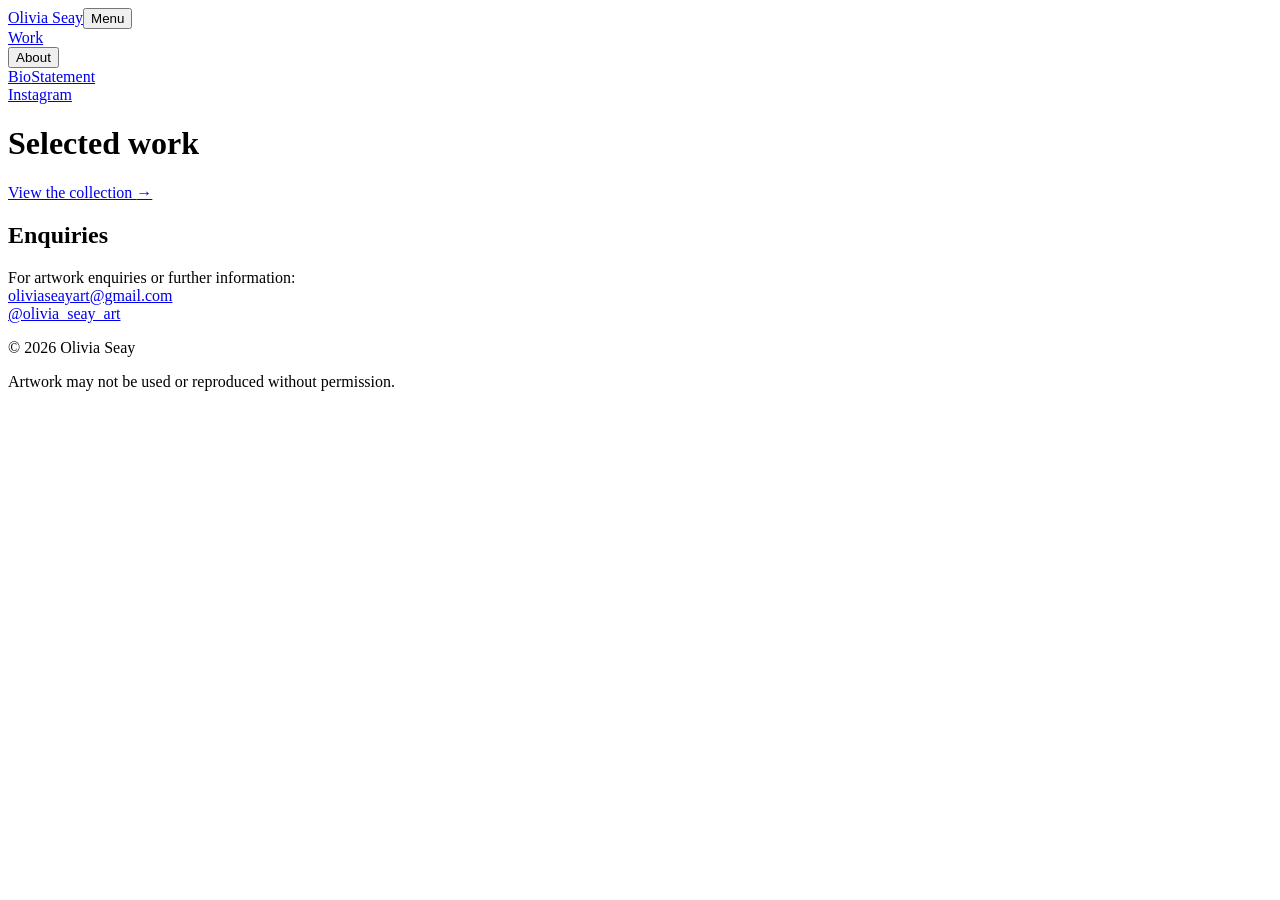
==== index.html @ 0e51ace4 "Add files via upload" ====
<!doctype html><html lang="en"><head><meta charset="utf-8"><meta name="viewport" content="width=device-width,initial-scale=1"><meta name="description" content="Paintings and works on paper by Olivia Seay."><title>Olivia Seay — Artist</title><link rel="icon" type="image/svg+xml" href="data:image/svg+xml,%3Csvg xmlns='http://www.w3.org/2000/svg' viewBox='0 0 64 64'%3E%3Crect width='64' height='64' fill='%23f5f5f3'/%3E%3Cpath d='M18 43c8-24 22-27 28-17 4 8-5 22-16 22-8 0-14-4-12-5Z' fill='%23943f3e'/%3E%3Cpath d='M17 39c10-4 22-2 31 6' fill='none' stroke='%231c1c1d' stroke-width='5'/%3E%3C/svg%3E"><link rel="stylesheet" href="/olivia-seay/styles.css?v=20261122j"><link rel="stylesheet" href="/olivia-seay/refinements.css?v=20261122j"></head><body>
<header class="site-header"><a class="site-title" href="/olivia-seay/">Olivia Seay</a><button class="menu-button" type="button" aria-expanded="false" aria-controls="site-nav">Menu</button><nav id="site-nav" class="site-nav" aria-label="Primary navigation"><a href="/olivia-seay/work/">Work</a><div class="nav-item"><button class="nav-parent" type="button" aria-haspopup="true" aria-expanded="false">About</button><div class="subnav"><a href="/olivia-seay/about/bio/">Bio</a><a href="/olivia-seay/about/statement/">Statement</a></div></div><a href="https://www.instagram.com/olivia_seay_art/" target="_blank" rel="noreferrer">Instagram</a></nav></header>
<main class="gallery-page"><h1 class="visually-hidden">Selected work</h1><div id="gallery" class="gallery" data-featured="true"></div><a class="view-all" href="/olivia-seay/work/">View the collection <span aria-hidden="true">→</span></a></main>
<footer><div class="footer-enquiries"><h2>Enquiries</h2><p>For artwork enquiries or further information:<br><a href="mailto:oliviaseayart@gmail.com">oliviaseayart@gmail.com</a><br><a href="https://www.instagram.com/olivia_seay_art/" target="_blank" rel="noreferrer">@olivia_seay_art</a></p></div><div class="footer-meta"><p>© 2026 Olivia Seay</p><p>Artwork may not be used or reproduced without permission.</p></div></footer>
<dialog id="lightbox" class="lightbox" aria-labelledby="lightbox-title"><button class="lightbox-close" type="button" aria-label="Close artwork details">Close</button><button class="lightbox-arrow previous" type="button" aria-label="Previous artwork">‹</button><div class="lightbox-content"><figure id="lightbox-visual"></figure><div class="lightbox-details"><h2 id="lightbox-title"></h2><p id="lightbox-meta"></p></div></div><button class="lightbox-arrow next" type="button" aria-label="Next artwork">›</button></dialog>
<script src="/olivia-seay/artworks.js?v=20261122j"></script><script src="/olivia-seay/site.js?v=20261122j"></script><script src="/olivia-seay/nav.js?v=20261122j"></script></body></html>
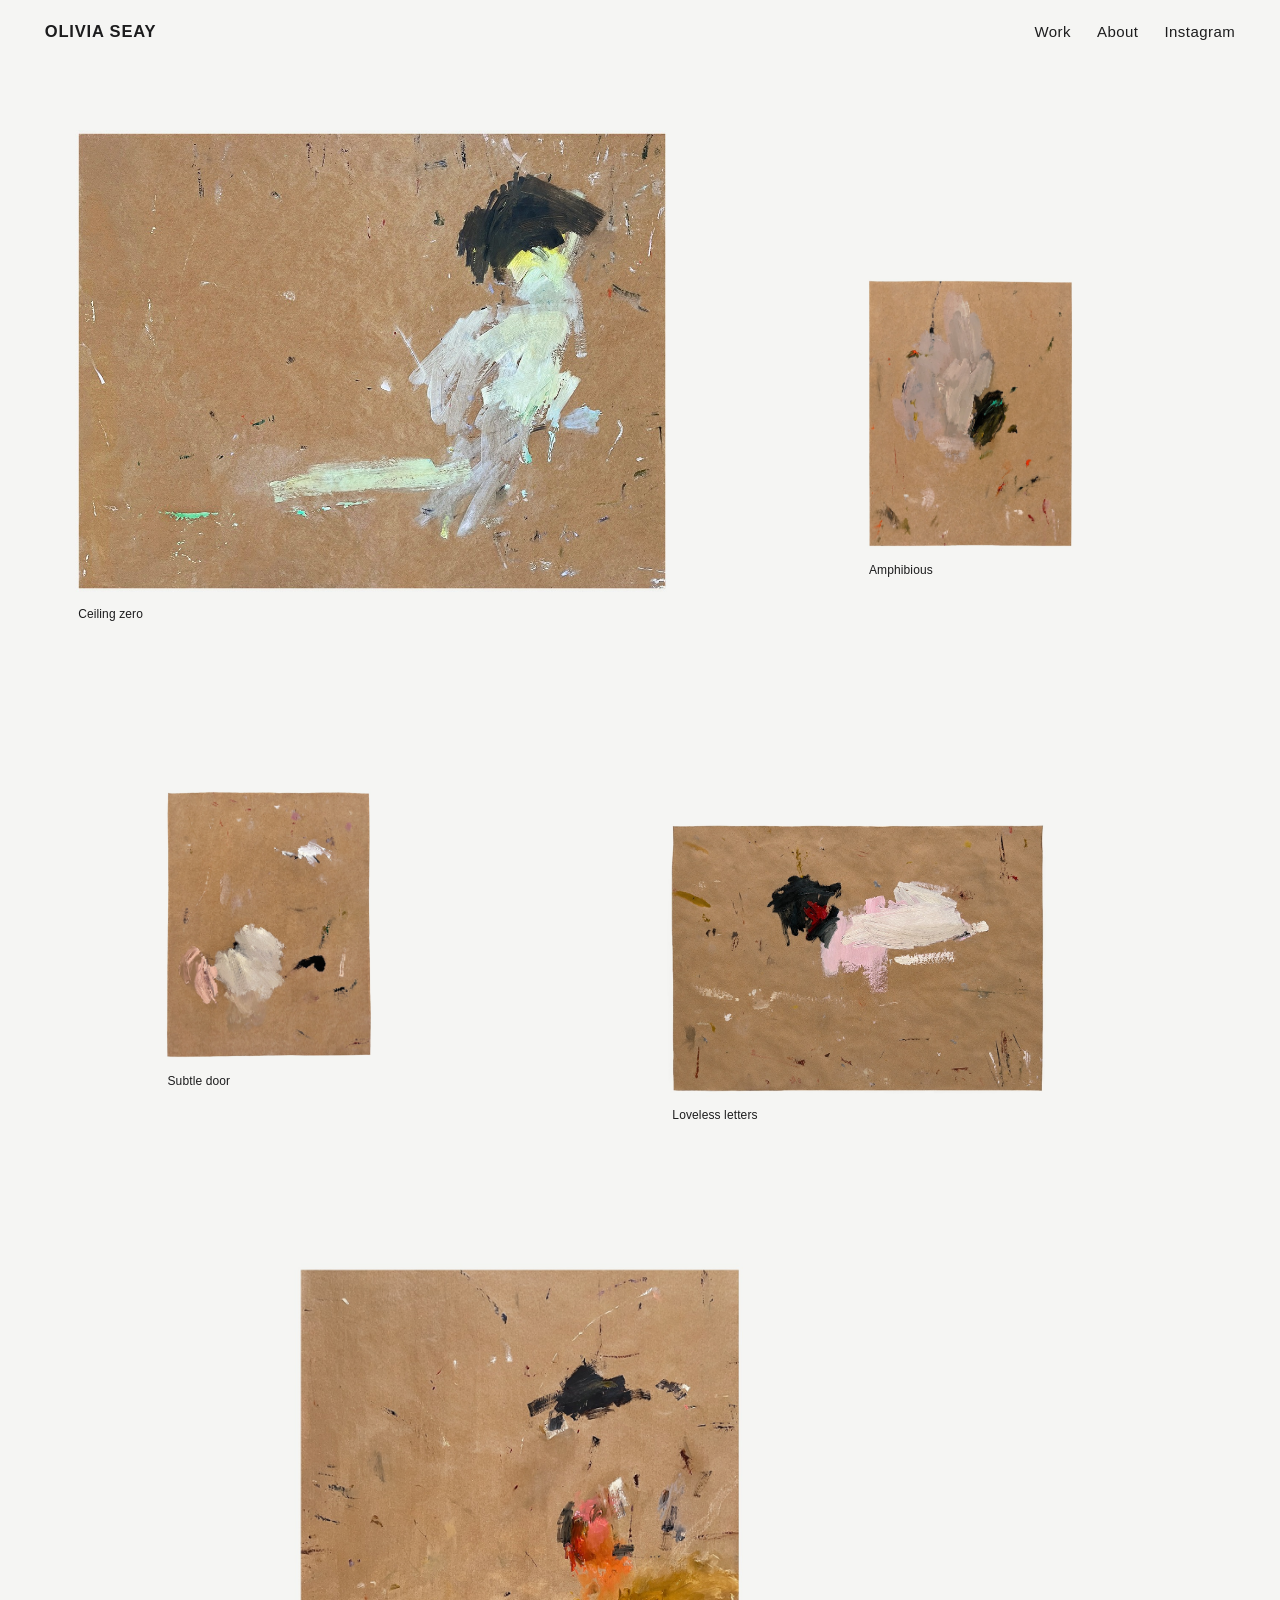
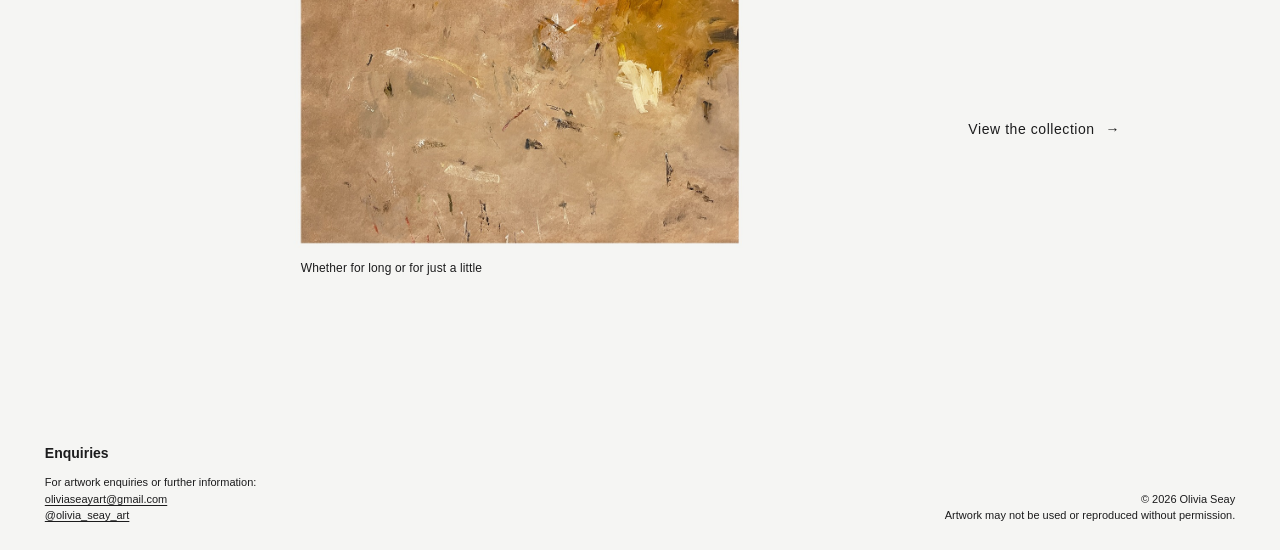
==== commit 981acffc: "Add files via upload" ====
--- a/index.html
+++ b/index.html
@@ -1,6 +1,6 @@
-<!doctype html><html lang="en"><head><meta charset="utf-8"><meta name="viewport" content="width=device-width,initial-scale=1"><meta name="description" content="Paintings and works on paper by Olivia Seay."><title>Olivia Seay — Artist</title><link rel="icon" type="image/svg+xml" href="data:image/svg+xml,%3Csvg xmlns='http://www.w3.org/2000/svg' viewBox='0 0 64 64'%3E%3Crect width='64' height='64' fill='%23f5f5f3'/%3E%3Cpath d='M18 43c8-24 22-27 28-17 4 8-5 22-16 22-8 0-14-4-12-5Z' fill='%23943f3e'/%3E%3Cpath d='M17 39c10-4 22-2 31 6' fill='none' stroke='%231c1c1d' stroke-width='5'/%3E%3C/svg%3E"><link rel="stylesheet" href="/olivia-seay/styles.css?v=20261122j"><link rel="stylesheet" href="/olivia-seay/refinements.css?v=20261122j"></head><body>
-<header class="site-header"><a class="site-title" href="/olivia-seay/">Olivia Seay</a><button class="menu-button" type="button" aria-expanded="false" aria-controls="site-nav">Menu</button><nav id="site-nav" class="site-nav" aria-label="Primary navigation"><a href="/olivia-seay/work/">Work</a><div class="nav-item"><button class="nav-parent" type="button" aria-haspopup="true" aria-expanded="false">About</button><div class="subnav"><a href="/olivia-seay/about/bio/">Bio</a><a href="/olivia-seay/about/statement/">Statement</a></div></div><a href="https://www.instagram.com/olivia_seay_art/" target="_blank" rel="noreferrer">Instagram</a></nav></header>
-<main class="gallery-page"><h1 class="visually-hidden">Selected work</h1><div id="gallery" class="gallery" data-featured="true"></div><a class="view-all" href="/olivia-seay/work/">View the collection <span aria-hidden="true">→</span></a></main>
+<!doctype html><html lang="en"><head><meta charset="utf-8"><meta name="viewport" content="width=device-width,initial-scale=1"><meta name="description" content="Paintings and works on paper by Olivia Seay."><title>Olivia Seay — Artist</title><link rel="icon" type="image/svg+xml" href="data:image/svg+xml,%3Csvg xmlns='http://www.w3.org/2000/svg' viewBox='0 0 64 64'%3E%3Crect width='64' height='64' fill='%23f5f5f3'/%3E%3Cpath d='M18 43c8-24 22-27 28-17 4 8-5 22-16 22-8 0-14-4-12-5Z' fill='%23943f3e'/%3E%3Cpath d='M17 39c10-4 22-2 31 6' fill='none' stroke='%231c1c1d' stroke-width='5'/%3E%3C/svg%3E"><link rel="stylesheet" href="/styles.css?v=20261122p"><link rel="stylesheet" href="/refinements.css?v=20261122p"></head><body>
+<header class="site-header"><a class="site-title" href="/">Olivia Seay</a><button class="menu-button" type="button" aria-expanded="false" aria-controls="site-nav">Menu</button><nav id="site-nav" class="site-nav" aria-label="Primary navigation"><a href="/work/">Work</a><div class="nav-item"><button class="nav-parent" type="button" aria-haspopup="true" aria-expanded="false">About</button><div class="subnav"><a href="/about/bio/">Bio</a><a href="/about/statement/">Statement</a></div></div><a href="https://www.instagram.com/olivia_seay_art/" target="_blank" rel="noreferrer">Instagram</a></nav></header>
+<main class="gallery-page"><h1 class="visually-hidden">Selected work</h1><div id="gallery" class="gallery" data-featured="true"></div><a class="view-all" href="/work/">View the collection <span aria-hidden="true">→</span></a></main>
 <footer><div class="footer-enquiries"><h2>Enquiries</h2><p>For artwork enquiries or further information:<br><a href="mailto:oliviaseayart@gmail.com">oliviaseayart@gmail.com</a><br><a href="https://www.instagram.com/olivia_seay_art/" target="_blank" rel="noreferrer">@olivia_seay_art</a></p></div><div class="footer-meta"><p>© 2026 Olivia Seay</p><p>Artwork may not be used or reproduced without permission.</p></div></footer>
 <dialog id="lightbox" class="lightbox" aria-labelledby="lightbox-title"><button class="lightbox-close" type="button" aria-label="Close artwork details">Close</button><button class="lightbox-arrow previous" type="button" aria-label="Previous artwork">‹</button><div class="lightbox-content"><figure id="lightbox-visual"></figure><div class="lightbox-details"><h2 id="lightbox-title"></h2><p id="lightbox-meta"></p></div></div><button class="lightbox-arrow next" type="button" aria-label="Next artwork">›</button></dialog>
-<script src="/olivia-seay/artworks.js?v=20261122j"></script><script src="/olivia-seay/site.js?v=20261122j"></script><script src="/olivia-seay/nav.js?v=20261122j"></script></body></html>
+<script src="/artworks.js?v=20261122p"></script><script src="/site.js?v=20261122p"></script><script src="/nav.js?v=20261122p"></script></body></html>
--- a/styles.css
+++ b/styles.css
@@ -0,0 +1 @@
+:root{--paper:#f5f5f3;--ink:#1c1c1d;--muted:#72726e;--rule:rgba(28,28,29,.2);--sans:"Helvetica Neue",Helvetica,Arial,sans-serif;--mono:"Courier New",Courier,monospace}*{box-sizing:border-box}html,body{margin:0;background:var(--paper);color:var(--ink)}body{font-family:var(--sans);font-size:14.4px}a{color:inherit;text-underline-offset:.2em}.site-header{display:flex;align-items:center;justify-content:space-between;min-height:62px;padding:0 3.5vw;border-bottom:1px solid var(--rule)}.site-title,.site-nav a,.menu-button{font-size:14.4px;font-weight:700;text-decoration:none;text-transform:uppercase}.site-nav{display:flex;gap:26px}.site-nav a{position:relative}.site-nav a.active:after,.site-nav a:hover:after{content:"";position:absolute;right:0;bottom:-7px;left:0;height:1px;background:currentColor}.menu-button{display:none;border:0;background:transparent}.gallery-page{padding:5.5vw 4.5vw 12vw}.gallery{display:grid;grid-template-columns:repeat(12,1fr);column-gap:3vw;row-gap:10vw}.artwork{display:block;padding:0;border:0;background:transparent;text-align:left;cursor:zoom-in}.artwork:nth-child(6n+1){grid-column:1/span 6}.artwork:nth-child(6n+2){grid-column:9/span 4;margin-top:9vw}.artwork:nth-child(6n+3){grid-column:1/span 7}.artwork:nth-child(6n+4){grid-column:9/span 3;margin-top:5vw}.artwork:nth-child(6n+5){grid-column:5/span 7}.artwork:nth-child(6n+6){grid-column:1/span 4}.placeholder{display:grid;place-items:center;width:100%;aspect-ratio:4/3;background:#deddd8;color:rgba(28,28,29,.48);font:12px var(--mono);letter-spacing:.03em}.artwork:nth-child(2n) .placeholder{aspect-ratio:3/4}.placeholder--ochre{background:#d4c2a3}.placeholder--mauve{background:#bdaeb5}.placeholder--ink{background:#c9c9c6}.placeholder--pink{background:#d7b9b3}.placeholder--green{background:#bac0b4}.placeholder--tobacco{background:#bba994}.artwork-title{display:block;margin-top:8px;font-size:13px;font-weight:700}.page-shell{min-height:calc(100vh - 151px);padding:8vw 5.5vw 10vw}.page-shell>h1{margin:0 0 7vw;font-size:32px;line-height:1.1}.about-grid{display:grid;grid-template-columns:180px minmax(280px,560px);gap:54px 7vw}.about-grid h2,.purchase-grid h2{margin:0;font-size:16px}.prose,.contact-block,.shipping-note{font:14.4px/1.52 var(--mono)}.prose p{margin:0 0 1.45em}.purchase-grid{display:grid;grid-template-columns:minmax(0,760px) minmax(230px,1fr);gap:9vw}.purchase-grid h2{margin-bottom:24px}.intro{max-width:600px}.price-list{margin:45px 0;font:14.4px var(--mono)}.price-list>div{display:grid;grid-template-columns:1fr auto;gap:24px;padding:16px 0;border-top:1px solid var(--rule)}.price-list>div:last-child{border-bottom:1px solid var(--rule)}.price-list dt{font-family:var(--sans);font-weight:700}.price-list dt span{display:block;margin-top:5px;color:var(--muted);font:12.5px/1.45 var(--mono)}.price-list dd{margin:0;white-space:nowrap}.shipping-note{max-width:640px;color:var(--muted);font-size:13px}.contact-block{align-self:end}.contact-block h2{font-family:var(--sans)}footer{display:flex;justify-content:space-between;gap:20px;padding:26px 3.5vw;border-top:1px solid var(--rule);font:11px var(--mono)}footer p{margin:0}.lightbox{width:min(88vw,1200px);height:min(88vh,820px);max-width:none;max-height:none;padding:0;border:0;background:var(--paper);color:var(--ink);overflow:hidden}.lightbox::backdrop{background:rgba(28,28,29,.91)}.lightbox-content{display:grid;grid-template-columns:minmax(0,1.65fr) minmax(210px,.45fr);gap:5vw;height:100%;padding:55px 68px;overflow:auto}.lightbox figure{display:grid;place-items:center;margin:0;min-height:0}.lightbox figure img{max-width:100%;max-height:calc(88vh - 110px);object-fit:contain}.lightbox figure .placeholder{max-width:100%;max-height:calc(88vh - 110px);aspect-ratio:4/3}.lightbox-details{align-self:end;padding-bottom:20px;font:13px/1.6 var(--mono)}.lightbox-details h2{margin:0 0 15px;font:700 15px var(--sans)}.lightbox-close{position:absolute;top:18px;right:20px;z-index:2;border:0;background:transparent;font:700 12px var(--sans);text-transform:uppercase;cursor:pointer}.lightbox-arrow{position:absolute;top:50%;z-index:3;width:48px;height:64px;border:0;background:transparent;font:38px/1 var(--sans);cursor:pointer;transform:translateY(-50%)}.lightbox-arrow.previous{left:4px}.lightbox-arrow.next{right:4px}.visually-hidden{position:absolute;width:1px;height:1px;margin:-1px;overflow:hidden;clip:rect(0,0,0,0);white-space:nowrap}:focus-visible{outline:2px solid var(--ink);outline-offset:4px}@media(max-width:760px){.site-header{min-height:58px;padding:0 18px}.menu-button{display:block}.site-nav{position:absolute;top:58px;right:0;left:0;z-index:10;display:none;flex-direction:column;gap:20px;padding:26px 18px 30px;border-bottom:1px solid var(--rule);background:var(--paper)}.site-nav.is-open{display:flex}.gallery-page{padding:48px 18px 90px}.gallery{display:block}.artwork{width:100%;margin:0 0 54px!important}.page-shell{padding:58px 20px 80px}.page-shell>h1{margin-bottom:54px;font-size:27px}.about-grid,.purchase-grid{grid-template-columns:1fr;gap:24px}.about-grid h2:not(:first-child){margin-top:28px}.price-list>div{grid-template-columns:1fr;gap:8px}.contact-block{margin-top:38px}footer{flex-direction:column;padding:24px 18px}.lightbox{width:100vw;height:100dvh}.lightbox-content{grid-template-columns:1fr;gap:20px;padding:58px 45px 30px}.lightbox figure .placeholder{max-height:58vh}.lightbox-details{align-self:start}.lightbox-arrow{top:40%}}
--- a/refinements.css
+++ b/refinements.css
@@ -0,0 +1,43 @@
+:root{--sans:"Helvetica Neue",Helvetica,Arial,sans-serif;--mono:"Helvetica Neue",Helvetica,Arial,sans-serif}body,button{font-family:"Helvetica Neue",Helvetica,Arial,sans-serif;font-size:14px}.site-title{font-weight:600}.menu-button{font-weight:400}.site-title{font-family:"Helvetica Neue",Helvetica,Arial,sans-serif;letter-spacing:.05em;text-transform:uppercase}.menu-button,.site-nav a{letter-spacing:.03em}.site-nav a{font-weight:400;text-transform:none}.about-copy>h1,.work-gallery-page>h1{font-family:"Helvetica Neue",Helvetica,Arial,sans-serif;font-size:64px;font-weight:400;line-height:1;letter-spacing:-.04em}.about-grid h2,.work-gallery-page .artwork-title,.lightbox-details h2{font:400 23px/1.15 "Helvetica Neue",Helvetica,Arial,sans-serif;letter-spacing:-.02em}.about-grid .prose,.work-gallery-page .artwork-summary{font:15px/1.5 "Helvetica Neue",Helvetica,Arial,sans-serif}.lightbox-details{font:14px/1.5 "Helvetica Neue",Helvetica,Arial,sans-serif}.footer-enquiries h2{font:700 16px/1.25 "Helvetica Neue",Helvetica,Arial,sans-serif;letter-spacing:normal}.artwork-title{font-family:"Helvetica Neue",Helvetica,Arial,sans-serif;font-weight:500;letter-spacing:.04em}.lightbox-details h2{margin-bottom:15px}.lightbox-close{font-weight:500}.site-header,.site-nav,footer{border:0}.gallery-page{padding-top:4vw}.view-all{display:block;width:max-content;margin:-12vw 8vw 10vw auto;text-align:right;font-size:14px;font-weight:500;letter-spacing:.04em;text-decoration:none}.view-all span{display:inline-block;margin-left:.45em;transition:transform .2s ease}.view-all:hover span,.view-all:focus-visible span{transform:translateX(4px)}.view-all:hover,.view-all:focus-visible,.footer-enquiries a:hover,.footer-enquiries a:focus-visible{text-decoration:underline}footer{align-items:flex-end;font-family:"Helvetica Neue",Helvetica,Arial,sans-serif;font-size:11px;line-height:1.5}.footer-enquiries h2{margin:0 0 12px;font-size:14px}.footer-enquiries p,.footer-meta p{margin:0}.footer-meta{text-align:right}@media(max-width:760px){.gallery-page{padding-top:36px}.about-copy>h1,.work-gallery-page>h1{font-size:44px;letter-spacing:-.035em}.about-grid h2,.work-gallery-page .artwork-title,.lightbox-details h2{font-size:21px}.about-grid .prose,.work-gallery-page .artwork-summary{font-size:15px}.lightbox-details{font-size:14px}.view-all{margin:12px 0 54px auto;font-size:14px}.footer-meta{text-align:left}}
+
+.artwork img{display:block;width:100%;height:auto}
+.artwork-visual img{width:100%}
+
+/* Homepage (desktop): each work is drawn in proportion to its real width (0.6vw per cm). */
+.gallery[data-featured] .artwork{width:calc(var(--w,30) * var(--f,1.09) * var(--s,1) * .6vw)}
+.gallery[data-featured] .artwork:nth-child(1){grid-column:1/span 7}
+.gallery[data-featured] .artwork:nth-child(2){grid-column:9/span 3;margin-top:9vw}
+.gallery[data-featured] .artwork:nth-child(3){grid-column:2/span 3}
+.gallery[data-featured] .artwork:nth-child(4){grid-column:7/span 5;margin-top:5vw}
+.gallery[data-featured] .artwork:nth-child(5){grid-column:3/span 7;margin-left:1.78vw}
+.gallery[data-featured] .artwork-title{font-size:12px;color:var(--ink);font-weight:400;letter-spacing:.01em;padding-left:calc(var(--b,0) * 100%);margin-top:calc(18px - var(--b,0) * 100%)}
+/* Mobile: homepage and Work page images full width, proportions ignored. */
+@media(max-width:760px){
+.gallery[data-featured] .artwork{width:100%}
+.work-gallery-page .artwork-visual{width:100%}
+.work-gallery-page .artwork .artwork-visual,.work-gallery-page .artwork:nth-child(even) .artwork-visual{max-width:100%}
+}
+
+/* About: not a link; opens a small menu with Bio and Statement */
+.nav-item{position:relative}
+.nav-parent{position:relative;padding:0;border:0;background:transparent;color:inherit;font:400 15px "Helvetica Neue",Helvetica,Arial,sans-serif;letter-spacing:.03em;cursor:default}
+.nav-item.active>.nav-parent:after,.nav-item:hover>.nav-parent:after,.nav-item.is-open>.nav-parent:after{content:"";position:absolute;right:0;bottom:-7px;left:0;height:1px;background:currentColor}
+.subnav{position:absolute;top:100%;left:0;z-index:20;display:none;flex-direction:column;gap:12px;min-width:110px;padding:18px 0 4px;background:var(--paper)}
+.nav-item:hover .subnav,.nav-item:focus-within .subnav,.nav-item.is-open .subnav{display:flex}
+@media(max-width:760px){
+.nav-parent{cursor:default}
+.nav-item.active>.nav-parent:after,.nav-item:hover>.nav-parent:after,.nav-item.is-open>.nav-parent:after{display:none}
+.subnav{position:static;display:flex;gap:16px;min-width:0;padding:16px 0 0 18px}
+}
+
+/* hardening: About must never render as a boxed browser button; Bio / Statement always stack */
+.nav-parent{-webkit-appearance:none;appearance:none;margin:0;border-radius:0;box-shadow:none;line-height:inherit}
+.subnav a{display:block}
+
+/* Work page (desktop): each image is drawn in proportion to the real size of the work. */
+.work-gallery-page .artwork-visual{width:calc(var(--w,30) * var(--f,1.09) * 4.7px);max-width:100%}
+@media(max-width:760px){.work-gallery-page .artwork-visual{width:100%}}
+
+/* Header sizes: name/logo 16.5px, menu 15px */
+.site-title{font-size:16.5px}
+.site-nav a,.menu-button,.nav-parent{font-size:15px}
